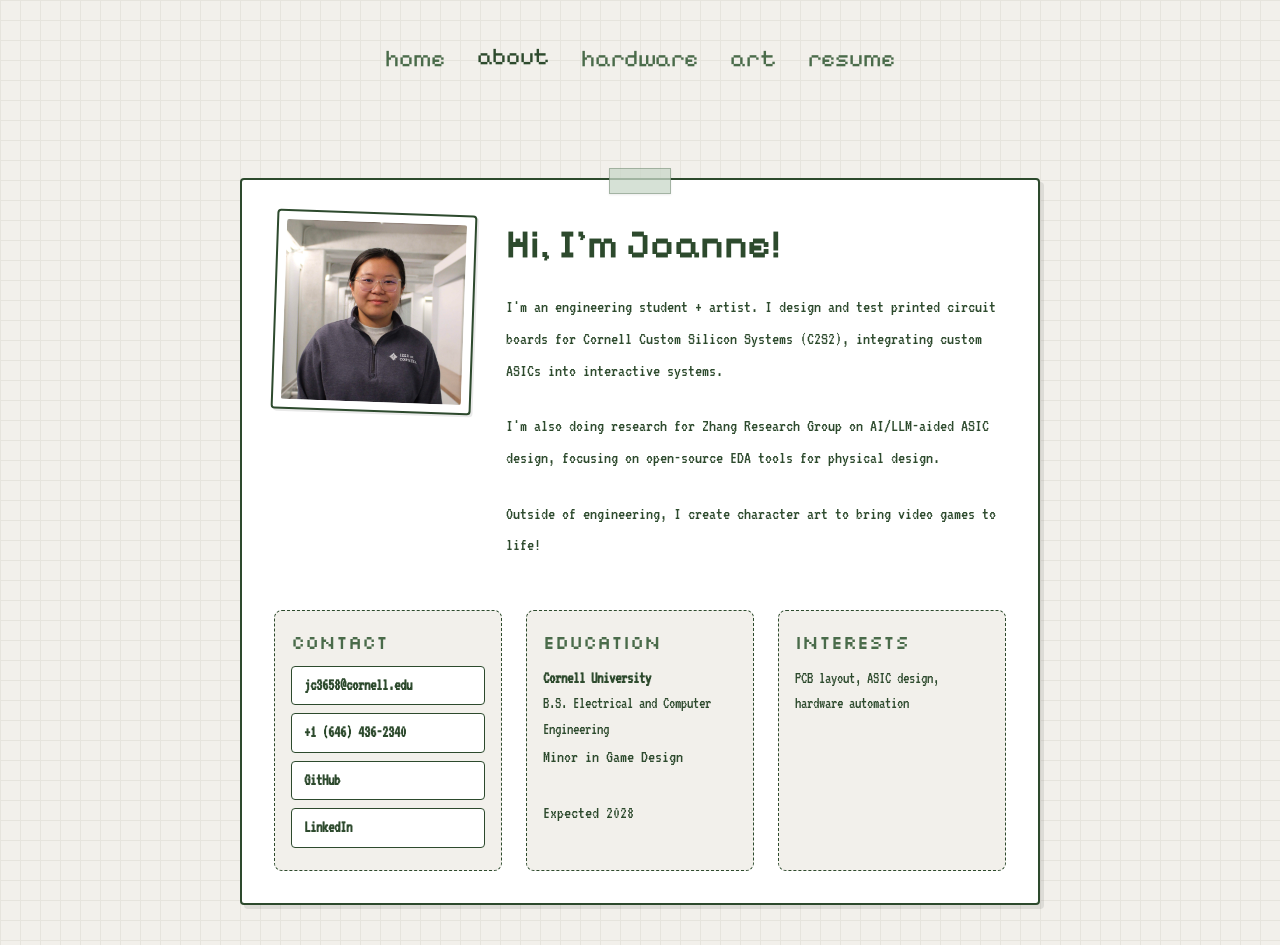
==== about.html @ 8b965a5b "updated base website" ====
<!DOCTYPE html>
<html lang="en">
<head>
    <meta charset="UTF-8">
    <meta name="viewport" content="width=device-width, initial-scale=1.0">
    <title>joanne</title>
    <link rel="stylesheet" href="css/base.css">
    <link rel="stylesheet" href="css/about.css">
    <link rel="stylesheet" href="css/mobile.css">
</head>
<body>
    <div class="container">

        <!-- about section -->
        <section class="sticky-card about-section" id="about">
            <div class="profile-container">
                <div class="profile-image-wrapper">
                    <img src="images/me.jpg" alt="Joanne Chen" class="profile-photo">
                </div>
                <div class="about-content">
                    <h1 class="about-greeting">Hi, I'm Joanne!</h1>
                    <p class="about-text">
                        I'm an engineering student + artist. I design and test printed circuit boards for Cornell Custom Silicon Systems (C2S2), integrating custom ASICs into interactive systems.
                    </p>
                    <p class="about-text">
                        I'm also doing research for Zhang Research Group on AI/LLM-aided ASIC design, focusing on open-source EDA tools for physical design.
                    </p>
                    <p class="about-text">
                        Outside of engineering, I create character art to bring video games to life!
                    </p>
                </div>
            </div>

            <div class="about-details">
                <div class="detail-block">
                    <div class="detail-label">contact</div>
                    <div class="contact-links">
                        <span class="contact-item">jc3658@cornell.edu</span>
                        <span class="contact-item">+1 (646) 436-2340</span>
                        <a href="https://github.com/joannec34" target="_blank" class="contact-item">GitHub</a>
                        <a href="https://www.linkedin.com/in/joanne-chen1/" target="_blank" class="contact-item">LinkedIn</a>
                    </div>
                </div>
                <div class="detail-block">
                    <div class="detail-label">education</div>
                    <div><strong>Cornell University</strong></div>
                    <div>B.S. Electrical and Computer Engineering</div>
                    <p class="about-text">
                        Minor in Game Design
                    </p>
                    <p class="about-text">
                        Expected 2028
                    </p>
                </div>
                <div class="detail-block">
                    <div class="detail-label">interests</div>
                    <div>PCB layout, ASIC design,  hardware automation</div>
                </div>
            </div>
        </section>

    </div>
    <script src="js/nav.js"></script>
</body>
</html>
---- css/base.css ----
@import url('https://fonts.googleapis.com/css2?family=VT323&family=Silkscreen&family=Pixelify+Sans:wght@400;600;700&display=swap');

:root {
  --bg-color: #F2F0EB;
  --grid-color: #E6E4DD;
  --text-dark: #2D4A2D;
  --text-light: #4A6B4A;
  --card-bg: #FFFFFF;
  --border-color: #2D4A2D;
  --accent: #b2d3ac;

  --font-body: 'VT323', monospace;
  --font-header: 'Pixelify Sans', sans-serif;
  --font-pixel: 'Silkscreen', sans-serif;
  --font-cursive: 'Pixelify Sans', sans-serif;
  --spacing: 32px;
}

* {
    margin: 0;
    padding: 0;
    box-sizing: border-box;
}

body {
    font-family: var(--font-body);
    background-color: var(--bg-color);
    background-image:
        linear-gradient(var(--grid-color) 1px, transparent 1px),
        linear-gradient(90deg, var(--grid-color) 1px, transparent 1px);
    background-size: 20px 20px;
    color: var(--text-dark);
    min-height: 100vh;
    padding: 40px 20px;
    line-height: 1.6;
}

.container {
    max-width: 800px;
    margin: 0 auto;
    display: flex;
    flex-direction: column;
    gap: 60px;
}

/* links */
a {
    color: var(--text-dark);
    text-decoration: underline;
    text-decoration-thickness: 1px;
    text-underline-offset: 3px;
    transition: color 0.2s, background-color 0.2s;
}

a:hover {
    color: var(--card-bg);
    background-color: var(--text-dark);
}

/* headings */
/* sticky note card with tape */
.sticky-card {
    background: var(--card-bg);
    border: 2px solid var(--border-color);
    border-radius: 4px;
    padding: 32px;
    box-shadow: 4px 4px 0px rgba(42, 42, 42, 0.1);
    position: relative;
}

.sticky-card::before {
    content: '';
    position: absolute;
    top: -12px;
    left: 50%;
    transform: translateX(-50%);
    width: 60px;
    height: 24px;
    background: rgba(200, 215, 200, 0.75);
    border: 1px solid rgba(45, 74, 45, 0.3);
    box-shadow: 0 1px 2px rgba(0,0,0,0.08);
    z-index: 10;
}

h1, h2, h3 {
    font-family: var(--font-header);
    font-weight: 600;
    color: var(--text-dark);
}

.section-title {
    font-size: 3rem;
    margin-bottom: 24px;
    text-align: center;
    transform: rotate(-1deg);
}

/* navigation bar */
.site-nav {
    display: flex;
    justify-content: center;
    gap: 32px;
    margin-bottom: 40px;
    font-family: var(--font-header);
    font-size: 1.5rem;
}

.site-nav a {
    text-decoration: none;
    color: var(--text-light);
    transition: color 0.2s, transform 0.2s;
}

.site-nav a:hover, .site-nav a.active {
    color: var(--text-dark);
    background-color: transparent;
    transform: translateY(-2px);
}

/* home page */
.home-grid {
    display: grid;
    grid-template-columns: 1fr 1fr;
    grid-template-rows: auto auto auto;
    align-items: center;
    min-height: calc(100vh - 160px);
    position: relative;
}

.home-grid__hw {
    grid-column: 2;
    grid-row: 1;
    justify-self: end;
    padding-right: 2vw;
    transition: transform 0.4s cubic-bezier(0.175, 0.885, 0.32, 1.275);
}

.home-grid__title {
    grid-column: 1 / -1;
    grid-row: 2;
    text-align: center;
    font-family: var(--font-cursive);
    font-size: clamp(3rem, 8vw, 6rem);
    color: var(--text-dark);
    transform: rotate(-2deg);
    z-index: 15;
    padding: 2vh 0;
}

.home-grid__art {
    grid-column: 1;
    grid-row: 3;
    justify-self: start;
    padding-left: 2vw;
    transition: transform 0.4s cubic-bezier(0.175, 0.885, 0.32, 1.275);
}

.home-grid__img {
    height: auto;
    border-radius: 4px;
    border: none;
    display: block;
    transition: transform 0.4s cubic-bezier(0.175, 0.885, 0.32, 1.275);
}

.home-grid__img--hw {
    width: clamp(180px, 22vw, 280px);
    transform: rotate(6deg);
}

.home-grid__img--art {
    width: clamp(220px, 28vw, 380px);
    transform: rotate(-4deg);
}

.home-grid__hw:hover,
.home-grid__art:hover {
    transform: scale(1.08);
    background-color: transparent !important;
    z-index: 20;
}

.home-grid__hw:hover .home-grid__img--hw {
    transform: rotate(0deg);
}

.home-grid__art:hover .home-grid__img--art {
    transform: rotate(0deg);
}

/* decorative stars */
.home-grid__star {
    position: absolute;
    width: clamp(80px, 12vw, 150px);
    height: auto;
    opacity: 0.9;
    z-index: 5;
    pointer-events: none;
    animation: spin-star 12s linear infinite;
}

.home-grid__star--1 {
    top: 15%;
    left: 15%;
}

.home-grid__star--2 {
    bottom: 15%;
    right: 15%;
    animation-direction: reverse;
}

@keyframes spin-star {
    0% { transform: rotate(-15deg); }
    50% { transform: rotate(15deg); }
    100% { transform: rotate(-15deg); }
}
---- css/about.css ----
/* about me section */
.about-section {
    display: flex;
    flex-direction: column;
    gap: 24px;
}

.profile-container {
    display: flex;
    gap: 32px;
    align-items: flex-start;
}

.profile-image-wrapper {
    flex-shrink: 0;
    width: 200px;
    height: 200px;
    border: 2px solid var(--border-color);
    border-radius: 4px;
    padding: 8px;
    background: var(--card-bg);
    transform: rotate(2deg);
    box-shadow: 2px 2px 0px rgba(42, 42, 42, 0.1);
}

.profile-left {
    display: flex;
    flex-direction: column;
    gap: 16px;
    flex-shrink: 0;
    width: 200px;
}

.profile-photo {
    width: 100%;
    height: 100%;
    object-fit: cover;
    border-radius: 2px;
}

.about-content {
    flex: 1;
}

.about-greeting {
    font-family: var(--font-header);
    font-size: 2.5rem;
    margin-bottom: 16px;
    color: var(--text-dark);
}

.about-text {
    font-size: 1.1rem;
    line-height: 1.8;
    margin-bottom: 24px;
}

.about-details {
    display: grid;
    grid-template-columns: repeat(auto-fit, minmax(200px, 1fr));
    gap: 24px;
}

.detail-block {
    background: var(--bg-color);
    padding: 16px;
    border-radius: 8px;
    border: 1px dashed var(--border-color);
}

.detail-label {
    font-family: var(--font-pixel);
    font-size: 1.2rem;
    text-transform: uppercase;
    margin-bottom: 8px;
    color: var(--text-light);
}

@media (max-width: 600px) {
    .profile-container {
        flex-direction: column;
        align-items: center;
        text-align: center;
    }
    
    .about-details {
        grid-template-columns: 1fr;
    }
    
    .profile-image-wrapper {
        transform: rotate(0);
    }
}

/* contact links */
.contact-links {
    display: flex;
    flex-direction: column;
    gap: 8px;
    font-family: var(--font-body);
}

.contact-item {
    display: inline-block;
    padding: 6px 12px;
    background: var(--card-bg);
    border: 1px solid var(--border-color);
    border-radius: 4px;
    text-decoration: none;
    font-weight: bold;
    color: var(--text-dark);
    transition: background-color 0.2s, transform 0.2s;
}

.contact-item:hover {
    background: var(--accent);
    transform: translateY(-2px);
    color: var(--text-dark);
}
---- css/mobile.css ----
/* responsive layout */
@media (max-width: 600px) {
    body {
        padding: 20px 12px;
    }

    .container {
        gap: 40px;
    }

    .section-title {
        font-size: 2.5rem;
    }

    .details__panel {
        width: 100%;
        max-height: 90vh;
    }

    /* home page — stack vertically on mobile */
    .home-grid {
        grid-template-columns: 1fr;
        grid-template-rows: auto auto auto;
        justify-items: center;
        gap: 16px;
        padding-top: 20px;
    }

    .home-grid__hw {
        grid-column: 1;
        grid-row: 1;
        justify-self: center;
        padding-right: 0;
    }

    .home-grid__title {
        grid-column: 1;
        grid-row: 2;
    }

    .home-grid__art {
        grid-column: 1;
        grid-row: 3;
        justify-self: center;
        padding-left: 0;
    }

    .home-grid__img--hw,
    .home-grid__img--art {
        width: 60vw;
        max-width: 280px;
        transform: rotate(0deg);
    }

    .home-grid__star {
        display: none;
    }

    /* about page */
    .profile-container {
        flex-direction: column;
        align-items: center;
        text-align: center;
    }

    .about-details {
        grid-template-columns: 1fr;
    }

    .profile-image-wrapper {
        transform: rotate(0);
    }
}
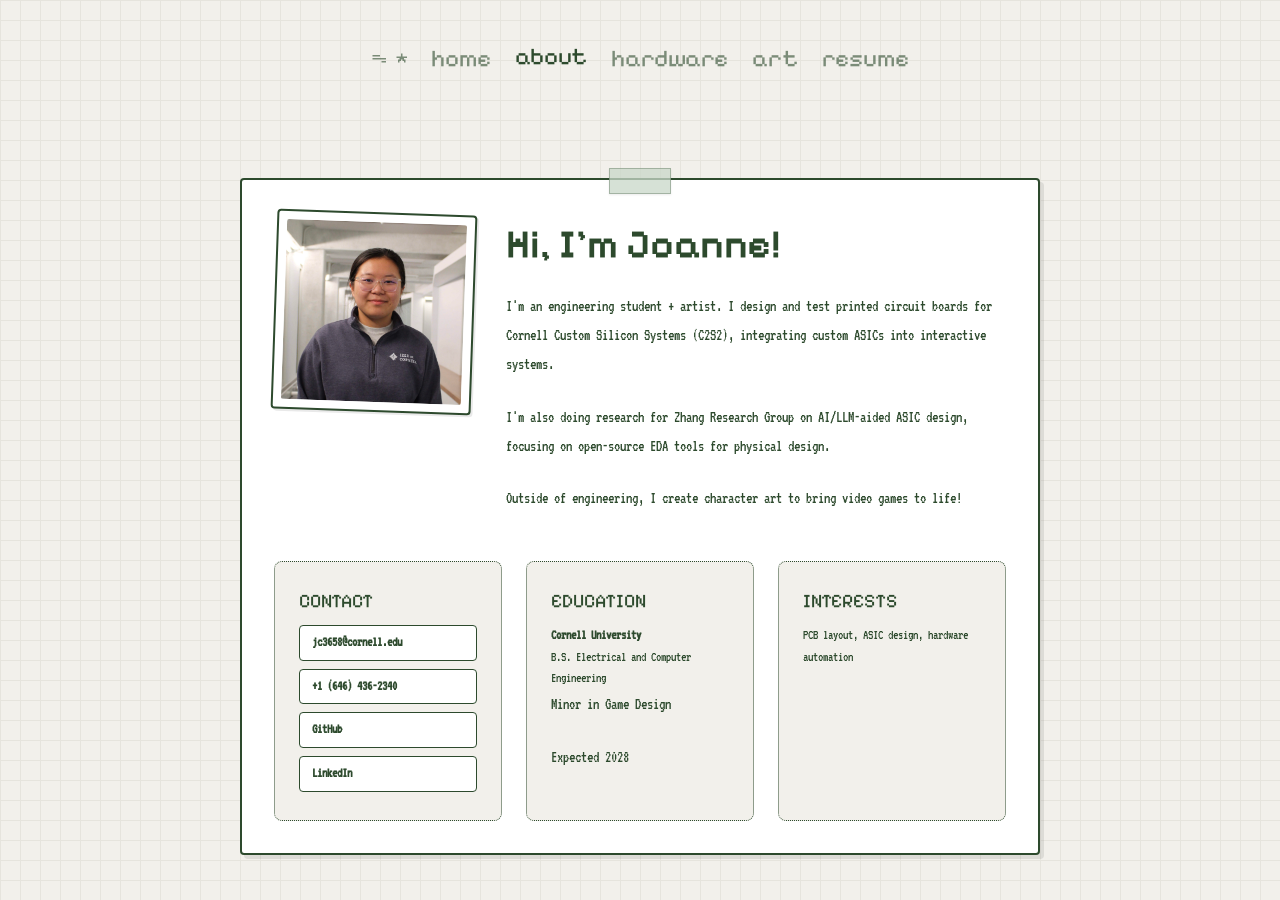
==== commit 407ec41f: "added darkmode + other fixes" ====
--- a/about.html
+++ b/about.html
@@ -7,6 +7,7 @@
     <link rel="stylesheet" href="css/base.css">
     <link rel="stylesheet" href="css/about.css">
     <link rel="stylesheet" href="css/mobile.css">
+    <link rel="icon" type="image/png" href="images/favicon.PNG">
 </head>
 <body>
     <div class="container">
--- a/css/base.css
+++ b/css/base.css
@@ -1,217 +1,267 @@
+@import url('https://fonts.googleapis.com/css2?family=Bitcount+Grid+Double&family=Silkscreen&family=Pixelify+Sans:wght@400;600;700&display=swap');
 @import url('https://fonts.googleapis.com/css2?family=VT323&family=Silkscreen&family=Pixelify+Sans:wght@400;600;700&display=swap');
 
 :root {
-  --bg-color: #F2F0EB;
-  --grid-color: #E6E4DD;
-  --text-dark: #2D4A2D;
-  --text-light: #4A6B4A;
+  --bg: #F2F0EB;
+  --bg-grid: #E6E4DD;
+  --color: #2D4A2D;
   --card-bg: #FFFFFF;
-  --border-color: #2D4A2D;
   --accent: #b2d3ac;
 
-  --font-body: 'VT323', monospace;
+  --font-title: 'Bitcount Grid Double', sans-serif;
   --font-header: 'Pixelify Sans', sans-serif;
-  --font-pixel: 'Silkscreen', sans-serif;
-  --font-cursive: 'Pixelify Sans', sans-serif;
-  --spacing: 32px;
-}
-
-* {
-    margin: 0;
-    padding: 0;
-    box-sizing: border-box;
-}
-
+--font-body: 'VT323', monospace;
+}
+
+/* dark mode*/
+[data-theme="dark"] {
+  --bg: #1a1a2e;
+  --bg-grid: #222240;
+  --color: #b2d3ac;
+  --card-bg: #16213e;
+  --accent: #2D4A2D;
+}
+
+* { margin: 0; padding: 0; box-sizing: border-box; }
+
+/* custom cursor */
 body {
-    font-family: var(--font-body);
-    background-color: var(--bg-color);
-    background-image:
-        linear-gradient(var(--grid-color) 1px, transparent 1px),
-        linear-gradient(90deg, var(--grid-color) 1px, transparent 1px);
-    background-size: 20px 20px;
-    color: var(--text-dark);
-    min-height: 100vh;
-    padding: 40px 20px;
-    line-height: 1.6;
+  cursor: url('../images/cursor.PNG'), auto;
+}
+a, button, [tabindex], .card {
+  cursor: url('../images/cursor.PNG'), pointer;
+}
+
+/* base */
+body {
+  font-family: var(--font-body);
+  font-size: 0.85rem;
+  background-color: var(--bg);
+  background-image:
+    linear-gradient(var(--bg-grid) 1px, transparent 1px),
+    linear-gradient(90deg, var(--bg-grid) 1px, transparent 1px);
+  background-size: 20px 20px;
+  color: var(--color);
+  min-height: 100vh;
+  padding: 40px 20px;
+  line-height: 1.6;
 }
 
 .container {
-    max-width: 800px;
-    margin: 0 auto;
-    display: flex;
-    flex-direction: column;
-    gap: 60px;
+  max-width: 800px;
+  margin: 0 auto;
+  display: flex;
+  flex-direction: column;
+  gap: 60px;
+}
+
+/* homepage overrides */
+body.home-page {
+  padding: 10px 0 0;
+}
+body.home-page .container {
+  gap: 0;
 }
 
 /* links */
 a {
-    color: var(--text-dark);
-    text-decoration: underline;
-    text-decoration-thickness: 1px;
-    text-underline-offset: 3px;
-    transition: color 0.2s, background-color 0.2s;
-}
-
+  color: var(--color);
+  text-decoration: underline;
+  text-decoration-thickness: 1px;
+  text-underline-offset: 3px;
+  transition: color 0.2s, background-color 0.2s;
+}
 a:hover {
-    color: var(--card-bg);
-    background-color: var(--text-dark);
+  color: var(--card-bg);
+  background-color: var(--color);
+}
+
+/* sticky card */
+.sticky-card {
+  background: var(--card-bg);
+  border: 2px solid var(--color);
+  border-radius: 4px;
+  padding: 32px;
+  box-shadow: 4px 4px 0 rgba(42,42,42,.1);
+  position: relative;
+}
+.sticky-card::before {
+  content: '';
+  position: absolute;
+  top: -12px;
+  left: 50%;
+  transform: translateX(-50%);
+  width: 60px;
+  height: 24px;
+  background: rgba(200,215,200,.75);
+  border: 1px solid rgba(45,74,45,.3);
+  box-shadow: 0 1px 2px rgba(0,0,0,.08);
+  z-index: 10;
 }
 
 /* headings */
-/* sticky note card with tape */
-.sticky-card {
-    background: var(--card-bg);
-    border: 2px solid var(--border-color);
-    border-radius: 4px;
-    padding: 32px;
-    box-shadow: 4px 4px 0px rgba(42, 42, 42, 0.1);
-    position: relative;
-}
-
-.sticky-card::before {
-    content: '';
-    position: absolute;
-    top: -12px;
-    left: 50%;
-    transform: translateX(-50%);
-    width: 60px;
-    height: 24px;
-    background: rgba(200, 215, 200, 0.75);
-    border: 1px solid rgba(45, 74, 45, 0.3);
-    box-shadow: 0 1px 2px rgba(0,0,0,0.08);
-    z-index: 10;
-}
-
 h1, h2, h3 {
-    font-family: var(--font-header);
-    font-weight: 600;
-    color: var(--text-dark);
-}
-
+  font-family: var(--font-header);
+  font-weight: 600;
+  color: var(--color);
+}
 .section-title {
-    font-size: 3rem;
-    margin-bottom: 24px;
-    text-align: center;
-    transform: rotate(-1deg);
+  font-size: 3rem;
+  margin-bottom: 24px;
+  text-align: center;
+  transform: rotate(-1deg);
 }
 
 /* navigation bar */
 .site-nav {
-    display: flex;
-    justify-content: center;
-    gap: 32px;
-    margin-bottom: 40px;
-    font-family: var(--font-header);
-    font-size: 1.5rem;
-}
-
+  display: flex;
+  justify-content: center;
+  align-items: center;
+  gap: 24px;
+  margin-bottom: 40px;
+  font-family: var(--font-header);
+  font-size: 1.5rem;
+}
 .site-nav a {
-    text-decoration: none;
-    color: var(--text-light);
-    transition: color 0.2s, transform 0.2s;
-}
-
+  text-decoration: none;
+  color: var(--color);
+  opacity: 0.6;
+  transition: opacity 0.2s, transform 0.2s;
+}
 .site-nav a:hover, .site-nav a.active {
-    color: var(--text-dark);
-    background-color: transparent;
-    transform: translateY(-2px);
-}
-
-/* home page */
+  opacity: 1;
+  background-color: transparent;
+  transform: translateY(-2px);
+}
+
+/* dark mode toggle */
+.theme-toggle {
+  background: none;
+  border: none;
+  font-family: inherit;
+  font-size: 1.5rem;
+  color: var(--color);
+  cursor: pointer;
+  display: flex;
+  align-items: center;
+  justify-content: center;
+  transition: transform 0.2s, opacity 0.2s;
+  opacity: 0.6;
+}
+.theme-toggle:hover {
+  opacity: 1;
+  transform: translateY(-2px);
+}
+
+/* HOME PAGE */
 .home-grid {
-    display: grid;
-    grid-template-columns: 1fr 1fr;
-    grid-template-rows: auto auto auto;
-    align-items: center;
-    min-height: calc(100vh - 160px);
-    position: relative;
+  display: grid;
+  grid-template-columns: 1fr 1fr;
+  grid-template-rows: 1fr auto 1fr;
+  align-items: center;
+  height: calc(100vh - 50px);
+  position: relative;
+  max-width: 100vw;
+  width: 100vw;
+  margin-left: calc(-50vw + 50%);
+  padding: 0 5vw;
 }
 
 .home-grid__hw {
-    grid-column: 2;
-    grid-row: 1;
-    justify-self: end;
-    padding-right: 2vw;
-    transition: transform 0.4s cubic-bezier(0.175, 0.885, 0.32, 1.275);
-}
-
+  grid-column: 2;
+  grid-row: 1;
+  justify-self: end;
+  padding-right: 2vw;
+  transition: transform 0.4s cubic-bezier(.175,.885,.32,1.275);
+}
 .home-grid__title {
-    grid-column: 1 / -1;
-    grid-row: 2;
-    text-align: center;
-    font-family: var(--font-cursive);
-    font-size: clamp(3rem, 8vw, 6rem);
-    color: var(--text-dark);
-    transform: rotate(-2deg);
-    z-index: 15;
-    padding: 2vh 0;
-}
-
+  grid-column: 1 / -1;
+  grid-row: 2;
+  text-align: center;
+  font-family: var(--font-title);
+  font-size: clamp(2.5rem, 7vw, 5rem);
+  color: var(--color);
+  transform: rotate(-2deg);
+  z-index: 15;
+}
 .home-grid__art {
-    grid-column: 1;
-    grid-row: 3;
-    justify-self: start;
-    padding-left: 2vw;
-    transition: transform 0.4s cubic-bezier(0.175, 0.885, 0.32, 1.275);
+  grid-column: 1;
+  grid-row: 3;
+  justify-self: start;
+  padding-left: 2vw;
+  transition: transform 0.4s cubic-bezier(.175,.885,.32,1.275);
 }
 
 .home-grid__img {
-    height: auto;
-    border-radius: 4px;
-    border: none;
-    display: block;
-    transition: transform 0.4s cubic-bezier(0.175, 0.885, 0.32, 1.275);
-}
-
+  height: auto;
+  border-radius: 4px;
+  border: none;
+  display: block;
+  transition: transform 0.4s cubic-bezier(.175,.885,.32,1.275);
+}
 .home-grid__img--hw {
-    width: clamp(180px, 22vw, 280px);
-    transform: rotate(6deg);
-}
-
+  width: clamp(180px, 25vw, 320px);
+  transform: rotate(6deg);
+}
 .home-grid__img--art {
-    width: clamp(220px, 28vw, 380px);
-    transform: rotate(-4deg);
-}
-
+  width: clamp(180px, 25vw, 340px);
+  transform: rotate(-4deg);
+}
+
+/* hover */
 .home-grid__hw:hover,
 .home-grid__art:hover {
-    transform: scale(1.08);
-    background-color: transparent !important;
-    z-index: 20;
-}
-
-.home-grid__hw:hover .home-grid__img--hw {
-    transform: rotate(0deg);
-}
-
-.home-grid__art:hover .home-grid__img--art {
-    transform: rotate(0deg);
-}
-
-/* decorative stars */
+  transform: scale(1.08);
+  background-color: transparent !important;
+  z-index: 20;
+}
+.home-grid__hw:hover .home-grid__img--hw { transform: rotate(0deg); }
+.home-grid__art:hover .home-grid__img--art { transform: rotate(0deg); }
+
+/* stars */
 .home-grid__star {
-    position: absolute;
-    width: clamp(80px, 12vw, 150px);
-    height: auto;
-    opacity: 0.9;
-    z-index: 5;
-    pointer-events: none;
-    animation: spin-star 12s linear infinite;
-}
-
+  position: absolute;
+  width: clamp(100px, 14vw, 180px);
+  height: auto;
+  opacity: 0.9;
+  z-index: 5;
+  pointer-events: none;
+  animation: spin-star 12s linear infinite;
+}
 .home-grid__star--1 {
-    top: 15%;
-    left: 15%;
-}
-
-.home-grid__star--2 {
-    bottom: 15%;
-    right: 15%;
-    animation-direction: reverse;
-}
-
+  bottom: 5%;
+  right: 2%;
+}
 @keyframes spin-star {
-    0% { transform: rotate(-15deg); }
-    50% { transform: rotate(15deg); }
-    100% { transform: rotate(-15deg); }
-}
+  0%   { transform: rotate(-15deg); }
+  50%  { transform: rotate(15deg); }
+  100% { transform: rotate(-15deg); }
+}
+
+/* decorative objects */
+.home-grid__deco {
+  position: absolute;
+  height: auto;
+  opacity: 0.95;
+  z-index: 4;
+  pointer-events: none;
+}
+.home-grid__deco--cable {
+  width: clamp(150px, 22vw, 300px);
+  top: -3%;
+  left: -3%;
+  transform: rotate(-3deg);
+  transform-origin: top left;
+}
+.home-grid__deco--parts {
+  width: clamp(80px, 10vw, 140px);
+  top: 8%;
+  left: 30%;
+  transform: rotate(5deg);
+}
+.home-grid__deco--pencil {
+  width: clamp(80px, 10vw, 140px);
+  bottom: 8%;
+  left: 30%;
+  transform: rotate(-10deg);
+}
--- a/css/about.css
+++ b/css/about.css
@@ -15,12 +15,12 @@
     flex-shrink: 0;
     width: 200px;
     height: 200px;
-    border: 2px solid var(--border-color);
+    border: 2px solid var(--color);
     border-radius: 4px;
     padding: 8px;
     background: var(--card-bg);
     transform: rotate(2deg);
-    box-shadow: 2px 2px 0px rgba(42, 42, 42, 0.1);
+    box-shadow: 2px 2px 0 rgba(42,42,42,.1);
 }
 
 .profile-left {
@@ -46,11 +46,11 @@
     font-family: var(--font-header);
     font-size: 2.5rem;
     margin-bottom: 16px;
-    color: var(--text-dark);
+    color: var(--color);
 }
 
 .about-text {
-    font-size: 1.1rem;
+    font-size: 1rem;
     line-height: 1.8;
     margin-bottom: 24px;
 }
@@ -62,18 +62,18 @@
 }
 
 .detail-block {
-    background: var(--bg-color);
-    padding: 16px;
+    background: var(--bg);
+    padding: 24px;
     border-radius: 8px;
-    border: 1px dashed var(--border-color);
+    border: 1px dotted var(--color);
 }
 
 .detail-label {
-    font-family: var(--font-pixel);
+    font-family: var(--font-header);
     font-size: 1.2rem;
     text-transform: uppercase;
     margin-bottom: 8px;
-    color: var(--text-light);
+    color: var(--color);
 }
 
 @media (max-width: 600px) {
@@ -82,11 +82,9 @@
         align-items: center;
         text-align: center;
     }
-    
     .about-details {
         grid-template-columns: 1fr;
     }
-    
     .profile-image-wrapper {
         transform: rotate(0);
     }
@@ -104,16 +102,16 @@
     display: inline-block;
     padding: 6px 12px;
     background: var(--card-bg);
-    border: 1px solid var(--border-color);
+    border: 1px solid var(--color);
     border-radius: 4px;
     text-decoration: none;
     font-weight: bold;
-    color: var(--text-dark);
+    color: var(--color);
     transition: background-color 0.2s, transform 0.2s;
 }
 
 .contact-item:hover {
     background: var(--accent);
     transform: translateY(-2px);
-    color: var(--text-dark);
+    color: var(--color);
 }
--- a/css/mobile.css
+++ b/css/mobile.css
@@ -1,5 +1,5 @@
-/* responsive layout */
-@media (max-width: 600px) {
+/* ── responsive layout ── */
+@media (max-width: 768px) {
     body {
         padding: 20px 12px;
     }
@@ -9,21 +9,47 @@
     }
 
     .section-title {
-        font-size: 2.5rem;
+        font-size: 2rem;
+    }
+
+    /* nav */
+    .site-nav {
+        gap: 12px;
+        font-size: 1.1rem;
+        flex-wrap: wrap;
+    }
+
+    .theme-toggle {
+        width: 28px;
+        height: 28px;
+    }
+    .theme-toggle img {
+        width: 14px;
+        height: 14px;
     }
 
     .details__panel {
         width: 100%;
         max-height: 90vh;
     }
+}
 
-    /* home page — stack vertically on mobile */
+@media (max-width: 600px) {
+    /* home page, stack vertically on mobile */
     .home-grid {
         grid-template-columns: 1fr;
         grid-template-rows: auto auto auto;
         justify-items: center;
+        height: auto;
         gap: 16px;
-        padding-top: 20px;
+        padding: 20px 5vw;
+        width: auto;
+        max-width: 100%;
+        margin-left: 0;
+    }
+
+    body.home-page {
+        padding: 20px 12px;
     }
 
     .home-grid__hw {
@@ -36,6 +62,7 @@
     .home-grid__title {
         grid-column: 1;
         grid-row: 2;
+        font-size: clamp(2rem, 10vw, 3rem);
     }
 
     .home-grid__art {
@@ -52,7 +79,9 @@
         transform: rotate(0deg);
     }
 
-    .home-grid__star {
+    /* hide decorative elements on small screens */
+    .home-grid__star,
+    .home-grid__deco {
         display: none;
     }
 
@@ -70,4 +99,9 @@
     .profile-image-wrapper {
         transform: rotate(0);
     }
+
+    /* cards */
+    .projects-grid {
+        grid-template-columns: 1fr;
+    }
 }
